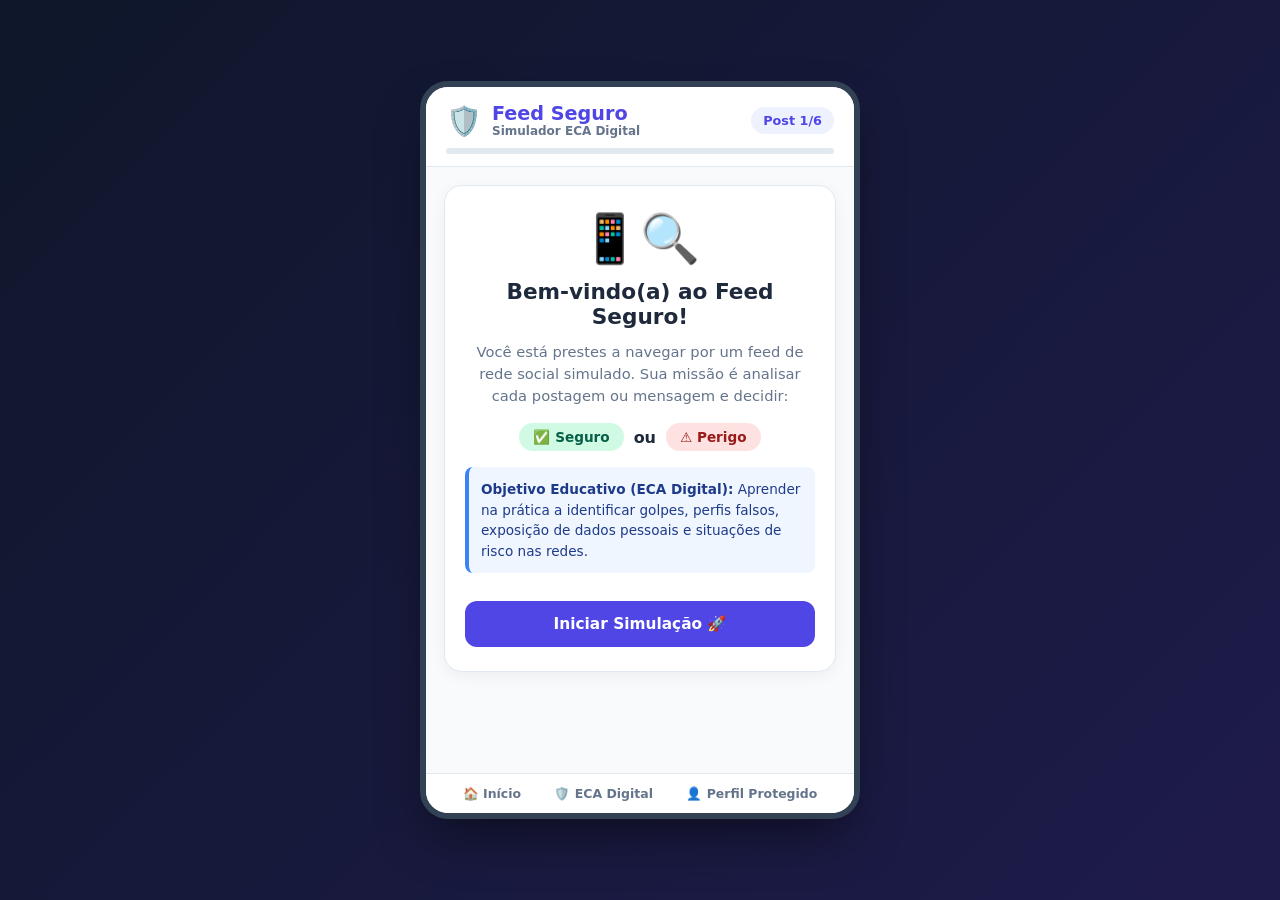
==== versao_web/index.html @ a67a7f74 "feat: adiciona versao_web (HTML/CSS/JS) e versao_streamlit (Python) do Feed Seguro ECA Digital" ====
<!DOCTYPE html>
<html lang="pt-BR">
<head>
    <meta charset="UTF-8">
    <meta name="viewport" content="width=device-width, initial-scale=1.0">
    <title>Feed Seguro - Simulador de Riscos Digitais (ECA Digital)</title>
    <link rel="stylesheet" href="style.css">
</head>
<body>
    <!-- Moldura de Smartphone para simular o uso mobile -->
    <div class="phone-container">
        
        <!-- Cabeçalho do App (Estilo Rede Social) -->
        <header class="app-header">
            <div class="header-top">
                <div class="logo-area">
                    <span class="logo-icon">🛡️</span>
                    <div>
                        <h1>Feed Seguro</h1>
                        <p class="subtitle">Simulador ECA Digital</p>
                    </div>
                </div>
                <div class="score-badge" id="header-progress">
                    Post <span id="current-index-display">1</span>/<span id="total-posts-display">6</span>
                </div>
            </div>

            <!-- Barra de Progresso -->
            <div class="progress-bar-bg">
                <div class="progress-bar-fill" id="progress-bar"></div>
            </div>
        </header>

        <!-- Área Principal: Tela Inicial, Feed Interativo ou Diagnóstico Final -->
        <main class="app-content">

            <!-- 1. TELA DE BOAS-VINDAS -->
            <section id="welcome-screen" class="screen active">
                <div class="welcome-card">
                    <div class="welcome-icon">📱🔍</div>
                    <h2>Bem-vindo(a) ao Feed Seguro!</h2>
                    <p>
                        Você está prestes a navegar por um feed de rede social simulado. 
                        Sua missão é analisar cada postagem ou mensagem e decidir:
                    </p>
                    <div class="instruction-pills">
                        <span class="pill safe-pill">✅ Seguro</span>
                        <span>ou</span>
                        <span class="pill danger-pill">⚠️ Perigo</span>
                    </div>
                    <p class="eca-note">
                        <strong>Objetivo Educativo (ECA Digital):</strong> Aprender na prática a identificar golpes, perfis falsos, exposição de dados pessoais e situações de risco nas redes.
                    </p>
                    <button id="btn-start" class="btn-primary">Iniciar Simulação 🚀</button>
                </div>
            </section>

            <!-- 2. TELA DO FEED INTERATIVO -->
            <section id="feed-screen" class="screen">
                <!-- Card do Post Atual -->
                <article class="post-card" id="post-card">
                    <div class="post-header">
                        <div class="avatar" id="post-avatar">👤</div>
                        <div class="user-info">
                            <div class="user-name-row">
                                <strong id="post-author">Nome do Perfil</strong>
                                <span class="badge-type" id="post-type-badge">Post no Feed</span>
                            </div>
                            <span class="user-handle" id="post-handle">@usuario • há 15 min</span>
                        </div>
                    </div>

                    <div class="post-body">
                        <p id="post-text">Texto da publicação aparecerá aqui...</p>
                        
                        <!-- Elemento visual simulado do post (link, imagem/banner do post) -->
                        <div class="post-media" id="post-media">
                            <div class="media-icon" id="post-media-icon">🔗</div>
                            <div class="media-Texts">
                                <strong id="post-media-title">Título do Link ou Mídia</strong>
                                <span id="post-media-url">www.exemplo.com</span>
                            </div>
                        </div>
                    </div>

                    <div class="post-stats">
                        <span id="post-likes">❤️ 124 curtidas</span>
                        <span id="post-comments">💬 18 comentários</span>
                    </div>
                </article>

                <!-- Botões de Decisão ("Seguro" ou "Perigo") -->
                <div class="decision-area" id="decision-buttons">
                    <p class="decision-prompt">Como você classifica esta situação?</p>
                    <div class="btn-group">
                        <button id="btn-safe" class="btn-choice btn-safe" onclick="avaliarPost('SEGURO')">
                            ✅ Seguro
                        </button>
                        <button id="btn-danger" class="btn-choice btn-danger" onclick="avaliarPost('PERIGO')">
                            ⚠️ Perigo
                        </button>
                    </div>
                </div>

                <!-- Feedback Imediato após a escolha -->
                <div class="feedback-box hidden" id="feedback-box">
                    <h3 id="feedback-title">Resultado</h3>
                    <p id="feedback-explanation">Explicação detalhada sobre o post.</p>
                    <div class="eca-tag" id="feedback-eca">📌 Pilar ECA Digital: Proteção de Dados</div>
                    <button id="btn-next" class="btn-primary" onclick="proximoPost()">Próximo Post ➡️</button>
                </div>
            </section>

            <!-- 3. TELA DE DIAGNÓSTICO EDUCATIVO FINAL -->
            <section id="result-screen" class="screen">
                <div class="result-card">
                    <div class="result-badge" id="result-icon">🏆</div>
                    <h2 id="result-level-title">Diagnóstico Educativo</h2>
                    <p class="result-subtitle" id="result-summary">Você concluiu a simulação!</p>

                    <!-- Placar de Acertos e Erros -->
                    <div class="score-grid">
                        <div class="score-box correct">
                            <span class="score-num" id="score-correct">0</span>
                            <span class="score-label">Acertos</span>
                        </div>
                        <div class="score-box wrong">
                            <span class="score-num" id="score-wrong">0</span>
                            <span class="score-label">Erros</span>
                        </div>
                        <div class="score-box percent">
                            <span class="score-num" id="score-percent">0%</span>
                            <span class="score-label">Aproveitamento</span>
                        </div>
                    </div>

                    <!-- Texto do Diagnóstico Personalizado -->
                    <div class="diagnostic-message" id="diagnostic-text"></div>

                    <!-- Revisão Detalhada / Recomendações Educativas -->
                    <div class="recommendations-section">
                        <h3>📋 Análise por Situação & ECA Digital</h3>
                        <div id="review-list" class="review-list"></div>
                    </div>

                    <button id="btn-restart" class="btn-primary" onclick="reiniciarSimulador()">
                        🔄 Jogar Novamente
                    </button>
                </div>
            </section>

        </main>

        <!-- Rodapé estilo navegação de app mobile -->
        <footer class="app-footer">
            <span>🏠 Início</span>
            <span>🛡️ ECA Digital</span>
            <span>👤 Perfil Protegido</span>
        </footer>
    </div>

    <script src="script.js"></script>
</body>
</html>
---- versao_web/style.css ----
/* ==========================================================================
   ESTILOS DO SIMULADOR "FEED SEGURO" (FOCO MOBILE & REDE SOCIAL)
   Responsável Lógica/Estrutura: Talita (Pilar de Programação)
   ========================================================================== */

:root {
    --bg-page: #0f172a;
    --bg-phone: #f8fafc;
    --bg-card: #ffffff;
    --primary: #4f46e5;
    --primary-hover: #4338ca;
    --safe: #10b981;
    --safe-hover: #059669;
    --safe-light: #d1fae5;
    --danger: #ef4444;
    --danger-hover: #dc2626;
    --danger-light: #fee2e2;
    --text-main: #1e293b;
    --text-muted: #64748b;
    --border-color: #e2e8f0;
}

* {
    box-sizing: border-box;
    margin: 0;
    padding: 0;
    font-family: 'Segoe UI', system-ui, -apple-system, sans-serif;
}

body {
    background: linear-gradient(135deg, #0f172a 0%, #1e1b4b 100%);
    min-height: 100vh;
    display: flex;
    justify-content: center;
    align-items: center;
    padding: 16px;
    color: var(--text-main);
}

/* Moldura de Celular (Smartphone Container) */
.phone-container {
    width: 100%;
    max-width: 440px;
    min-height: 82vh;
    background-color: var(--bg-phone);
    border-radius: 28px;
    box-shadow: 0 25px 50px -12px rgba(0, 0, 0, 0.5);
    border: 6px solid #334155;
    display: flex;
    flex-direction: column;
    overflow: hidden;
}

/* Cabeçalho */
.app-header {
    background: #ffffff;
    padding: 16px 20px 12px;
    border-bottom: 1px solid var(--border-color);
    position: sticky;
    top: 0;
    z-index: 10;
}

.header-top {
    display: flex;
    justify-content: space-between;
    align-items: center;
    margin-bottom: 10px;
}

.logo-area {
    display: flex;
    align-items: center;
    gap: 10px;
}

.logo-icon {
    font-size: 1.8rem;
}

.app-header h1 {
    font-size: 1.2rem;
    font-weight: 800;
    color: var(--primary);
    line-height: 1.1;
}

.subtitle {
    font-size: 0.75rem;
    color: var(--text-muted);
    font-weight: 600;
}

.score-badge {
    background: #eef2ff;
    color: var(--primary);
    font-weight: 700;
    font-size: 0.8rem;
    padding: 6px 12px;
    border-radius: 999px;
}

/* Barra de Progresso */
.progress-bar-bg {
    width: 100%;
    height: 6px;
    background-color: #e2e8f0;
    border-radius: 999px;
    overflow: hidden;
}

.progress-bar-fill {
    height: 100%;
    width: 0%;
    background: linear-gradient(90deg, var(--primary), #06b6d4);
    transition: width 0.35s ease;
}

/* Conteúdo Principal */
.app-content {
    flex: 1;
    padding: 18px;
    overflow-y: auto;
}

.screen {
    display: none;
    animation: fadeIn 0.25s ease-in-out;
}

.screen.active {
    display: block;
}

@keyframes fadeIn {
    from { opacity: 0; transform: translateY(6px); }
    to { opacity: 1; transform: translateY(0); }
}

/* Tela Inicial */
.welcome-card, .result-card {
    background: var(--bg-card);
    border-radius: 18px;
    padding: 24px 20px;
    text-align: center;
    box-shadow: 0 4px 15px rgba(0, 0, 0, 0.05);
    border: 1px solid var(--border-color);
}

.welcome-icon {
    font-size: 3rem;
    margin-bottom: 12px;
}

.welcome-card h2 {
    font-size: 1.35rem;
    margin-bottom: 12px;
    color: var(--text-main);
}

.welcome-card p {
    font-size: 0.92rem;
    color: var(--text-muted);
    line-height: 1.5;
    margin-bottom: 16px;
}

.instruction-pills {
    display: flex;
    justify-content: center;
    align-items: center;
    gap: 10px;
    margin: 16px 0;
    font-weight: 700;
}

.pill {
    padding: 6px 14px;
    border-radius: 999px;
    font-size: 0.85rem;
}

.safe-pill {
    background: var(--safe-light);
    color: #065f46;
}

.danger-pill {
    background: var(--danger-light);
    color: #991b1b;
}

.eca-note {
    background: #eff6ff;
    border-left: 4px solid #3b82f6;
    padding: 12px;
    border-radius: 8px;
    text-align: left;
    font-size: 0.85rem !important;
    color: #1e3a8a !important;
}

/* Card do Post no Feed */
.post-card {
    background: var(--bg-card);
    border-radius: 18px;
    padding: 18px;
    box-shadow: 0 4px 12px rgba(0, 0, 0, 0.06);
    border: 1px solid var(--border-color);
    margin-bottom: 18px;
}

.post-header {
    display: flex;
    align-items: center;
    gap: 12px;
    margin-bottom: 14px;
}

.avatar {
    width: 46px;
    height: 46px;
    border-radius: 50%;
    background: #e0e7ff;
    display: flex;
    align-items: center;
    justify-content: center;
    font-size: 1.5rem;
    flex-shrink: 0;
}

.user-info {
    flex: 1;
}

.user-name-row {
    display: flex;
    justify-content: space-between;
    align-items: center;
    gap: 6px;
}

.user-name-row strong {
    font-size: 0.96rem;
    color: var(--text-main);
}

.badge-type {
    font-size: 0.7rem;
    background: #f1f5f9;
    color: #475569;
    padding: 3px 8px;
    border-radius: 6px;
    font-weight: 600;
}

.user-handle {
    font-size: 0.78rem;
    color: var(--text-muted);
    display: block;
    margin-top: 2px;
}

.post-body p {
    font-size: 0.95rem;
    line-height: 1.55;
    color: var(--text-main);
    margin-bottom: 14px;
    white-space: pre-line;
}

.post-media {
    background: #f8fafc;
    border: 1px dashed #cbd5e1;
    border-radius: 12px;
    padding: 12px;
    display: flex;
    align-items: center;
    gap: 12px;
    margin-bottom: 14px;
}

.media-icon {
    font-size: 1.7rem;
}

.media-Texts {
    display: flex;
    flex-direction: column;
    overflow: hidden;
}

.media-Texts strong {
    font-size: 0.85rem;
    color: var(--text-main);
}

.media-Texts span {
    font-size: 0.76rem;
    color: #2563eb;
    text-overflow: ellipsis;
    overflow: hidden;
}

.post-stats {
    display: flex;
    justify-content: space-between;
    padding-top: 10px;
    border-top: 1px solid #f1f5f9;
    font-size: 0.78rem;
    color: var(--text-muted);
}

/* Botões de Escolha (Seguro ou Perigo) */
.decision-area {
    text-align: center;
}

.decision-prompt {
    font-weight: 700;
    font-size: 0.92rem;
    margin-bottom: 10px;
    color: var(--text-main);
}

.btn-group {
    display: grid;
    grid-template-columns: 1fr 1fr;
    gap: 12px;
}

.btn-choice {
    border: none;
    padding: 14px 16px;
    border-radius: 14px;
    font-size: 1rem;
    font-weight: 800;
    cursor: pointer;
    transition: transform 0.15s ease, box-shadow 0.15s ease;
    color: #ffffff;
}

.btn-choice:active {
    transform: scale(0.97);
}

.btn-safe {
    background-color: var(--safe);
    box-shadow: 0 4px 12px rgba(16, 185, 129, 0.3);
}

.btn-safe:hover {
    background-color: var(--safe-hover);
}

.btn-danger {
    background-color: var(--danger);
    box-shadow: 0 4px 12px rgba(239, 68, 68, 0.3);
}

.btn-danger:hover {
    background-color: var(--danger-hover);
}

.btn-primary {
    width: 100%;
    border: none;
    background-color: var(--primary);
    color: #ffffff;
    padding: 14px;
    border-radius: 12px;
    font-size: 0.96rem;
    font-weight: 700;
    cursor: pointer;
    margin-top: 12px;
    transition: background-color 0.2s;
}

.btn-primary:hover {
    background-color: var(--primary-hover);
}

/* Caixa de Feedback Imediato */
.feedback-box {
    border-radius: 16px;
    padding: 16px;
    margin-top: 12px;
    animation: fadeIn 0.25s ease;
}

.feedback-box.hidden {
    display: none;
}

.feedback-box.correct-feedback {
    background-color: #ecfdf5;
    border: 2px solid #10b981;
}

.feedback-box.wrong-feedback {
    background-color: #fef2f2;
    border: 2px solid #ef4444;
}

.feedback-box h3 {
    font-size: 1.02rem;
    margin-bottom: 8px;
}

.feedback-box p {
    font-size: 0.88rem;
    line-height: 1.45;
    color: #334155;
    margin-bottom: 10px;
}

.eca-tag {
    display: inline-block;
    background: #ffffff;
    padding: 5px 10px;
    border-radius: 8px;
    font-size: 0.76rem;
    font-weight: 700;
    color: var(--primary);
    border: 1px solid #cbd5e1;
    margin-bottom: 6px;
}

/* Tela de Resultado / Diagnóstico Final */
.result-badge {
    font-size: 3.2rem;
    margin-bottom: 6px;
}

.result-subtitle {
    font-size: 0.88rem;
    color: var(--text-muted);
    margin-bottom: 16px;
}

.score-grid {
    display: grid;
    grid-template-columns: repeat(3, 1fr);
    gap: 8px;
    margin-bottom: 16px;
}

.score-box {
    padding: 12px 8px;
    border-radius: 12px;
    display: flex;
    flex-direction: column;
    align-items: center;
}

.score-box.correct { background: #d1fae5; color: #065f46; }
.score-box.wrong { background: #fee2e2; color: #991b1b; }
.score-box.percent { background: #e0e7ff; color: #3730a3; }

.score-num {
    font-size: 1.35rem;
    font-weight: 800;
}

.score-label {
    font-size: 0.72rem;
    font-weight: 600;
}

.diagnostic-message {
    background: #f8fafc;
    border-left: 4px solid var(--primary);
    padding: 12px;
    border-radius: 8px;
    text-align: left;
    font-size: 0.88rem;
    line-height: 1.5;
    margin-bottom: 18px;
}

.recommendations-section {
    text-align: left;
    margin-bottom: 12px;
}

.recommendations-section h3 {
    font-size: 0.95rem;
    margin-bottom: 10px;
    color: var(--text-main);
}

.review-list {
    display: flex;
    flex-direction: column;
    gap: 10px;
    max-height: 260px;
    overflow-y: auto;
    padding-right: 4px;
}

.review-item {
    padding: 10px 12px;
    border-radius: 10px;
    font-size: 0.82rem;
    border: 1px solid var(--border-color);
    background: #ffffff;
}

.review-item.acertou {
    border-left: 4px solid var(--safe);
}

.review-item.errou {
    border-left: 4px solid var(--danger);
}

.review-item strong {
    display: block;
    margin-bottom: 4px;
}

/* Rodapé */
.app-footer {
    background: #ffffff;
    border-top: 1px solid var(--border-color);
    padding: 12px 20px;
    display: flex;
    justify-content: space-around;
    font-size: 0.78rem;
    font-weight: 600;
    color: var(--text-muted);
}
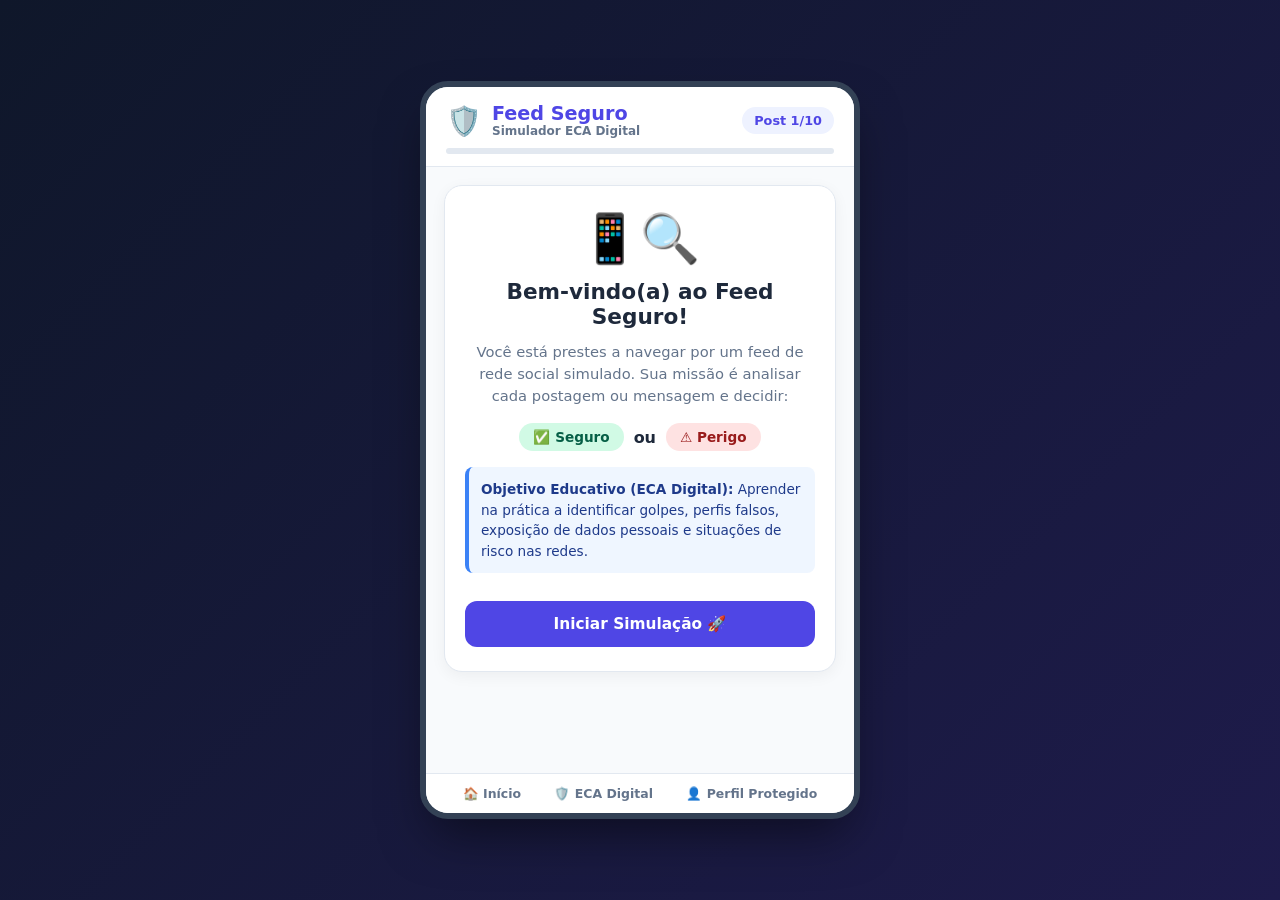
==== commit 0f9affd2: "feat: integra os 10 cenarios oficiais do ECA Digital elaborados pelo Leonardo" ====
--- a/versao_web/index.html
+++ b/versao_web/index.html
@@ -21,7 +21,7 @@
                     </div>
                 </div>
                 <div class="score-badge" id="header-progress">
-                    Post <span id="current-index-display">1</span>/<span id="total-posts-display">6</span>
+                    Post <span id="current-index-display">1</span>/<span id="total-posts-display">10</span>
                 </div>
             </div>
 
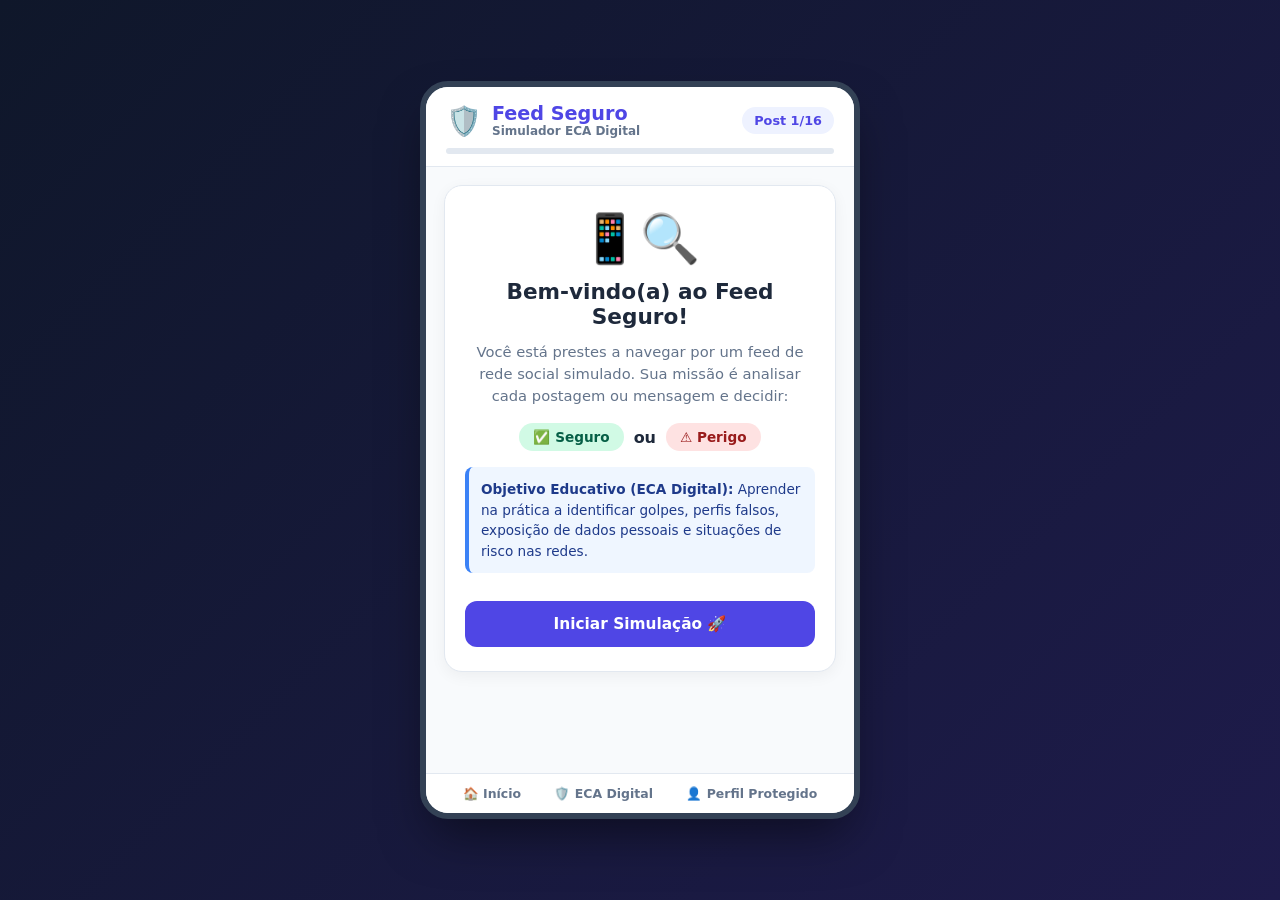
==== commit b7de7990: "feat: adiciona os 10 cenarios do Leonardo aos 6 cenarios iniciais da Talita (total 16 posts)" ====
--- a/versao_web/index.html
+++ b/versao_web/index.html
@@ -21,7 +21,7 @@
                     </div>
                 </div>
                 <div class="score-badge" id="header-progress">
-                    Post <span id="current-index-display">1</span>/<span id="total-posts-display">10</span>
+                    Post <span id="current-index-display">1</span>/<span id="total-posts-display">16</span>
                 </div>
             </div>
 
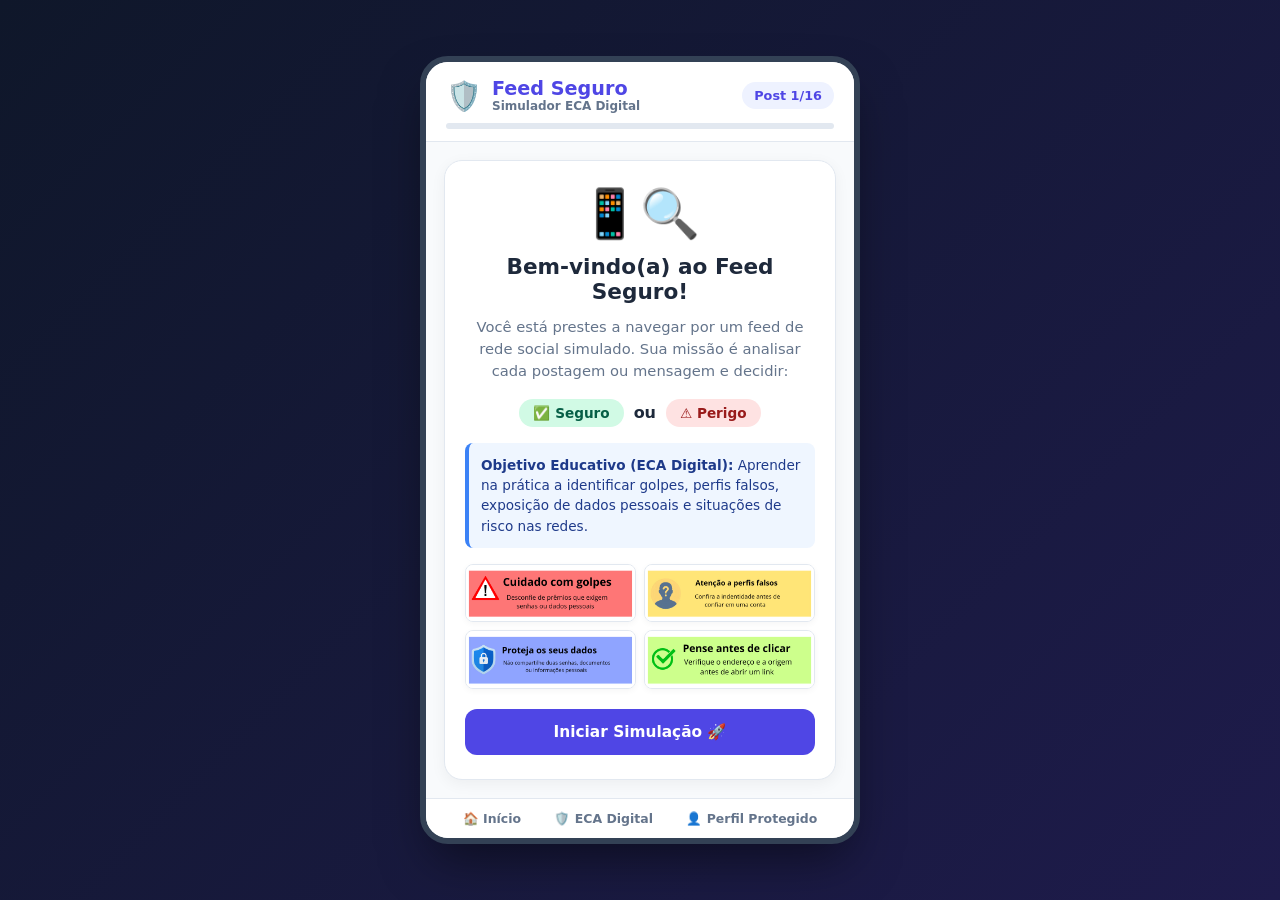
==== commit a121499a: "feat: integra banners e fotos de perfil do Adriano Hazime e corrige duplicacao no README" ====
--- a/versao_web/index.html
+++ b/versao_web/index.html
@@ -51,6 +51,12 @@
                     <p class="eca-note">
                         <strong>Objetivo Educativo (ECA Digital):</strong> Aprender na prática a identificar golpes, perfis falsos, exposição de dados pessoais e situações de risco nas redes.
                     </p>
+                    <div class="banners-welcome-grid">
+                        <img src="../assets/banner vermelho cuidado com os golpes..jpeg" alt="Cuidado com golpes">
+                        <img src="../assets/banner amarelo atencao a perfis falsos.jpeg" alt="Atenção a perfis falsos">
+                        <img src="../assets/banner azul proteja seus dados.jpeg" alt="Proteja os seus dados">
+                        <img src="../assets/banner verde pense antes de agir.jpeg" alt="Pense antes de clicar">
+                    </div>
                     <button id="btn-start" class="btn-primary">Iniciar Simulação 🚀</button>
                 </div>
             </section>
@@ -105,6 +111,7 @@
                 <!-- Feedback Imediato após a escolha -->
                 <div class="feedback-box hidden" id="feedback-box">
                     <h3 id="feedback-title">Resultado</h3>
+                    <img id="feedback-banner" class="feedback-banner-img" src="" alt="Banner de Alerta Educativo">
                     <p id="feedback-explanation">Explicação detalhada sobre o post.</p>
                     <div class="eca-tag" id="feedback-eca">📌 Pilar ECA Digital: Proteção de Dados</div>
                     <button id="btn-next" class="btn-primary" onclick="proximoPost()">Próximo Post ➡️</button>
--- a/versao_web/style.css
+++ b/versao_web/style.css
@@ -218,8 +218,8 @@
 }
 
 .avatar {
-    width: 46px;
-    height: 46px;
+    width: 48px;
+    height: 48px;
     border-radius: 50%;
     background: #e0e7ff;
     display: flex;
@@ -227,6 +227,39 @@
     justify-content: center;
     font-size: 1.5rem;
     flex-shrink: 0;
+    overflow: hidden;
+    border: 2px solid #c7d2fe;
+}
+
+.avatar-img {
+    width: 100%;
+    height: 100%;
+    object-fit: cover;
+    border-radius: 50%;
+}
+
+/* Grade de Banners na Tela Inicial */
+.banners-welcome-grid {
+    display: grid;
+    grid-template-columns: 1fr 1fr;
+    gap: 8px;
+    margin: 14px 0 8px;
+}
+
+.banners-welcome-grid img {
+    width: 100%;
+    border-radius: 8px;
+    border: 1px solid var(--border-color);
+    box-shadow: 0 2px 6px rgba(0, 0, 0, 0.04);
+}
+
+/* Banner de Alerta no Feedback */
+.feedback-banner-img {
+    width: 100%;
+    border-radius: 10px;
+    margin: 8px 0 10px;
+    border: 1px solid rgba(0, 0, 0, 0.08);
+    display: block;
 }
 
 .user-info {
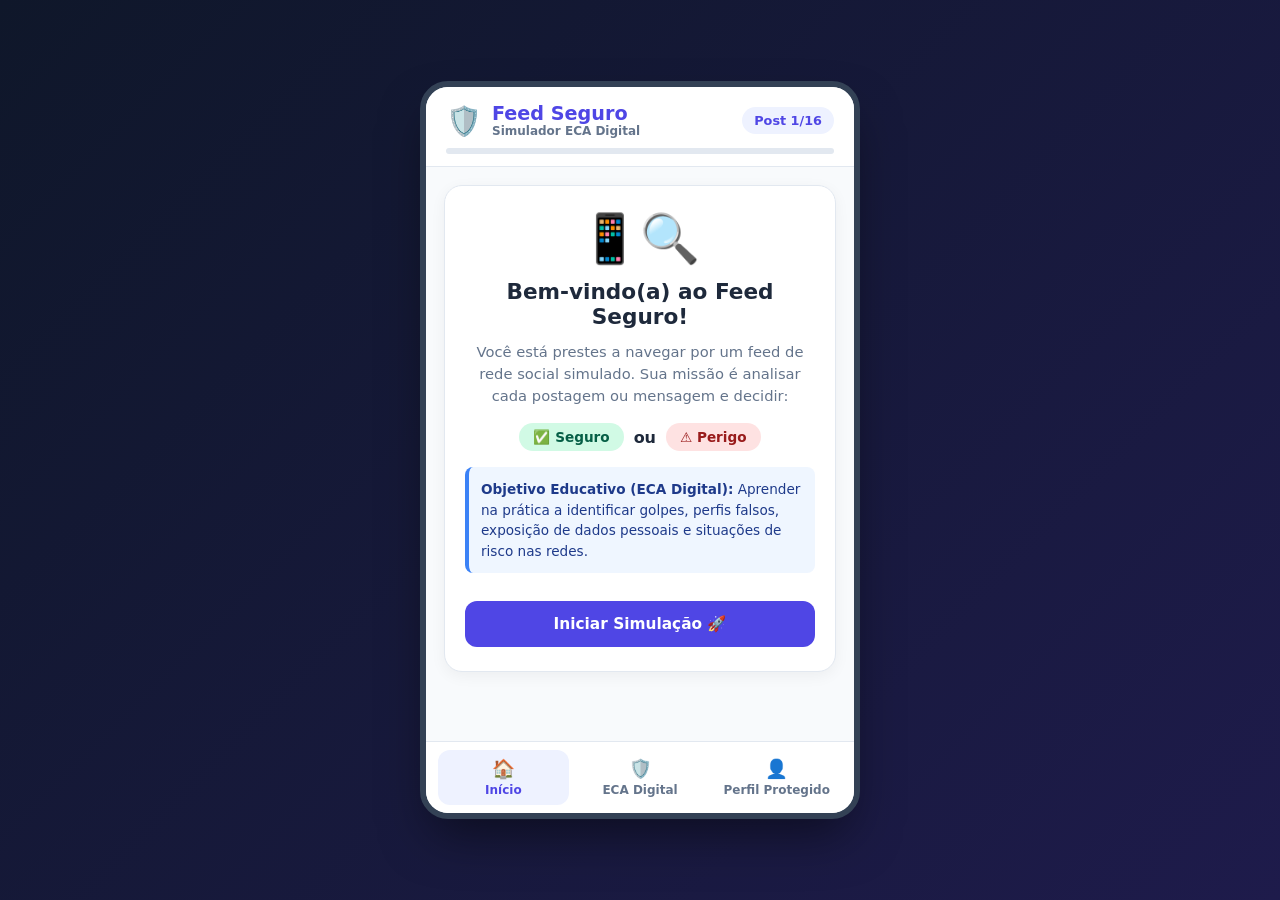
==== commit 9c91434f: "feat: adiciona menu inferior interativo com pop-ups de ECA Digital e Perfil Protegido (com banners)" ====
--- a/versao_web/index.html
+++ b/versao_web/index.html
@@ -51,12 +51,6 @@
                     <p class="eca-note">
                         <strong>Objetivo Educativo (ECA Digital):</strong> Aprender na prática a identificar golpes, perfis falsos, exposição de dados pessoais e situações de risco nas redes.
                     </p>
-                    <div class="banners-welcome-grid">
-                        <img src="../assets/banner vermelho cuidado com os golpes..jpeg" alt="Cuidado com golpes">
-                        <img src="../assets/banner amarelo atencao a perfis falsos.jpeg" alt="Atenção a perfis falsos">
-                        <img src="../assets/banner azul proteja seus dados.jpeg" alt="Proteja os seus dados">
-                        <img src="../assets/banner verde pense antes de agir.jpeg" alt="Pense antes de clicar">
-                    </div>
                     <button id="btn-start" class="btn-primary">Iniciar Simulação 🚀</button>
                 </div>
             </section>
@@ -108,10 +102,9 @@
                     </div>
                 </div>
 
-                <!-- Feedback Imediato após a escolha -->
+                <!-- Feedback Imediato após a escolha (Versão limpa feita à mão) -->
                 <div class="feedback-box hidden" id="feedback-box">
                     <h3 id="feedback-title">Resultado</h3>
-                    <img id="feedback-banner" class="feedback-banner-img" src="" alt="Banner de Alerta Educativo">
                     <p id="feedback-explanation">Explicação detalhada sobre o post.</p>
                     <div class="eca-tag" id="feedback-eca">📌 Pilar ECA Digital: Proteção de Dados</div>
                     <button id="btn-next" class="btn-primary" onclick="proximoPost()">Próximo Post ➡️</button>
@@ -158,15 +151,39 @@
 
         </main>
 
-        <!-- Rodapé estilo navegação de app mobile -->
+        <!-- POP-UP / MODAL INTERATIVO (Para ECA Digital e Perfil Protegido + Banners) -->
+        <div id="popup-overlay" class="popup-overlay hidden" onclick="fecharPopupExterno(event)">
+            <div class="popup-modal">
+                <div class="popup-header">
+                    <h3 id="popup-title">Título do Pop-up</h3>
+                    <button class="popup-close" onclick="fecharPopup()" aria-label="Fechar">✖</button>
+                </div>
+                <div class="popup-body" id="popup-body">
+                    <!-- Conteúdo dinâmico inserido via JavaScript -->
+                </div>
+                <div class="popup-footer">
+                    <button class="btn-primary" style="margin-top: 0; padding: 10px;" onclick="fecharPopup()">Entendi! 👍</button>
+                </div>
+            </div>
+        </div>
+
+        <!-- Rodapé Interativo estilo navegação de app mobile -->
         <footer class="app-footer">
-            <span>🏠 Início</span>
-            <span>🛡️ ECA Digital</span>
-            <span>👤 Perfil Protegido</span>
+            <button type="button" class="footer-nav-btn active" id="nav-inicio" onclick="irParaTelaInicial()">
+                <span class="nav-icon">🏠</span>
+                <span>Início</span>
+            </button>
+            <button type="button" class="footer-nav-btn" id="nav-eca" onclick="abrirPopup('ECA')">
+                <span class="nav-icon">🛡️</span>
+                <span>ECA Digital</span>
+            </button>
+            <button type="button" class="footer-nav-btn" id="nav-perfil" onclick="abrirPopup('PERFIL')">
+                <span class="nav-icon">👤</span>
+                <span>Perfil Protegido</span>
+            </button>
         </footer>
     </div>
 
     <script src="script.js"></script>
 </body>
 </html>
-
--- a/versao_web/style.css
+++ b/versao_web/style.css
@@ -49,6 +49,7 @@
     display: flex;
     flex-direction: column;
     overflow: hidden;
+    position: relative;
 }
 
 /* Cabeçalho */
@@ -552,15 +553,146 @@
     margin-bottom: 4px;
 }
 
-/* Rodapé */
+/* Rodapé Interativo */
 .app-footer {
     background: #ffffff;
     border-top: 1px solid var(--border-color);
-    padding: 12px 20px;
+    padding: 8px 12px;
     display: flex;
     justify-content: space-around;
-    font-size: 0.78rem;
-    font-weight: 600;
+    align-items: center;
+    gap: 6px;
+}
+
+.footer-nav-btn {
+    flex: 1;
+    background: transparent;
+    border: none;
+    border-radius: 12px;
+    padding: 8px 6px;
+    display: flex;
+    flex-direction: column;
+    align-items: center;
+    gap: 3px;
+    font-size: 0.75rem;
+    font-weight: 700;
     color: var(--text-muted);
-}
-
+    cursor: pointer;
+    transition: all 0.2s ease;
+}
+
+.footer-nav-btn .nav-icon {
+    font-size: 1.15rem;
+}
+
+.footer-nav-btn:hover,
+.footer-nav-btn.active {
+    background: #eef2ff;
+    color: var(--primary);
+}
+
+/* Pop-up / Modal Interativo */
+.popup-overlay {
+    position: absolute;
+    inset: 0;
+    background: rgba(15, 23, 42, 0.65);
+    backdrop-filter: blur(3px);
+    display: flex;
+    align-items: flex-end;
+    justify-content: center;
+    z-index: 50;
+    animation: fadeIn 0.2s ease;
+}
+
+.popup-overlay.hidden {
+    display: none;
+}
+
+.popup-modal {
+    background: #ffffff;
+    width: 100%;
+    max-height: 82%;
+    border-radius: 24px 24px 0 0;
+    display: flex;
+    flex-direction: column;
+    box-shadow: 0 -10px 30px rgba(0, 0, 0, 0.25);
+    animation: slideUp 0.25s ease-out;
+}
+
+@keyframes slideUp {
+    from { transform: translateY(40px); opacity: 0; }
+    to { transform: translateY(0); opacity: 1; }
+}
+
+.popup-header {
+    padding: 16px 20px;
+    border-bottom: 1px solid var(--border-color);
+    display: flex;
+    justify-content: space-between;
+    align-items: center;
+}
+
+.popup-header h3 {
+    font-size: 1.05rem;
+    color: var(--primary);
+    font-weight: 800;
+}
+
+.popup-close {
+    background: #f1f5f9;
+    border: none;
+    width: 32px;
+    height: 32px;
+    border-radius: 50%;
+    font-size: 0.9rem;
+    cursor: pointer;
+    color: var(--text-main);
+    font-weight: 700;
+}
+
+.popup-close:hover {
+    background: #e2e8f0;
+}
+
+.popup-body {
+    padding: 16px 20px;
+    overflow-y: auto;
+    font-size: 0.88rem;
+    line-height: 1.5;
+    color: var(--text-main);
+}
+
+.popup-footer {
+    padding: 12px 20px 16px;
+    border-top: 1px solid var(--border-color);
+}
+
+.popup-card-item {
+    background: #f8fafc;
+    border: 1px solid var(--border-color);
+    border-left: 4px solid var(--primary);
+    border-radius: 10px;
+    padding: 10px 12px;
+    margin-bottom: 10px;
+}
+
+.popup-card-item strong {
+    display: block;
+    color: var(--text-main);
+    margin-bottom: 3px;
+}
+
+.popup-banners-list {
+    display: flex;
+    flex-direction: column;
+    gap: 10px;
+    margin-top: 12px;
+}
+
+.popup-banners-list img {
+    width: 100%;
+    border-radius: 10px;
+    border: 1px solid var(--border-color);
+    box-shadow: 0 2px 8px rgba(0, 0, 0, 0.06);
+}
+
